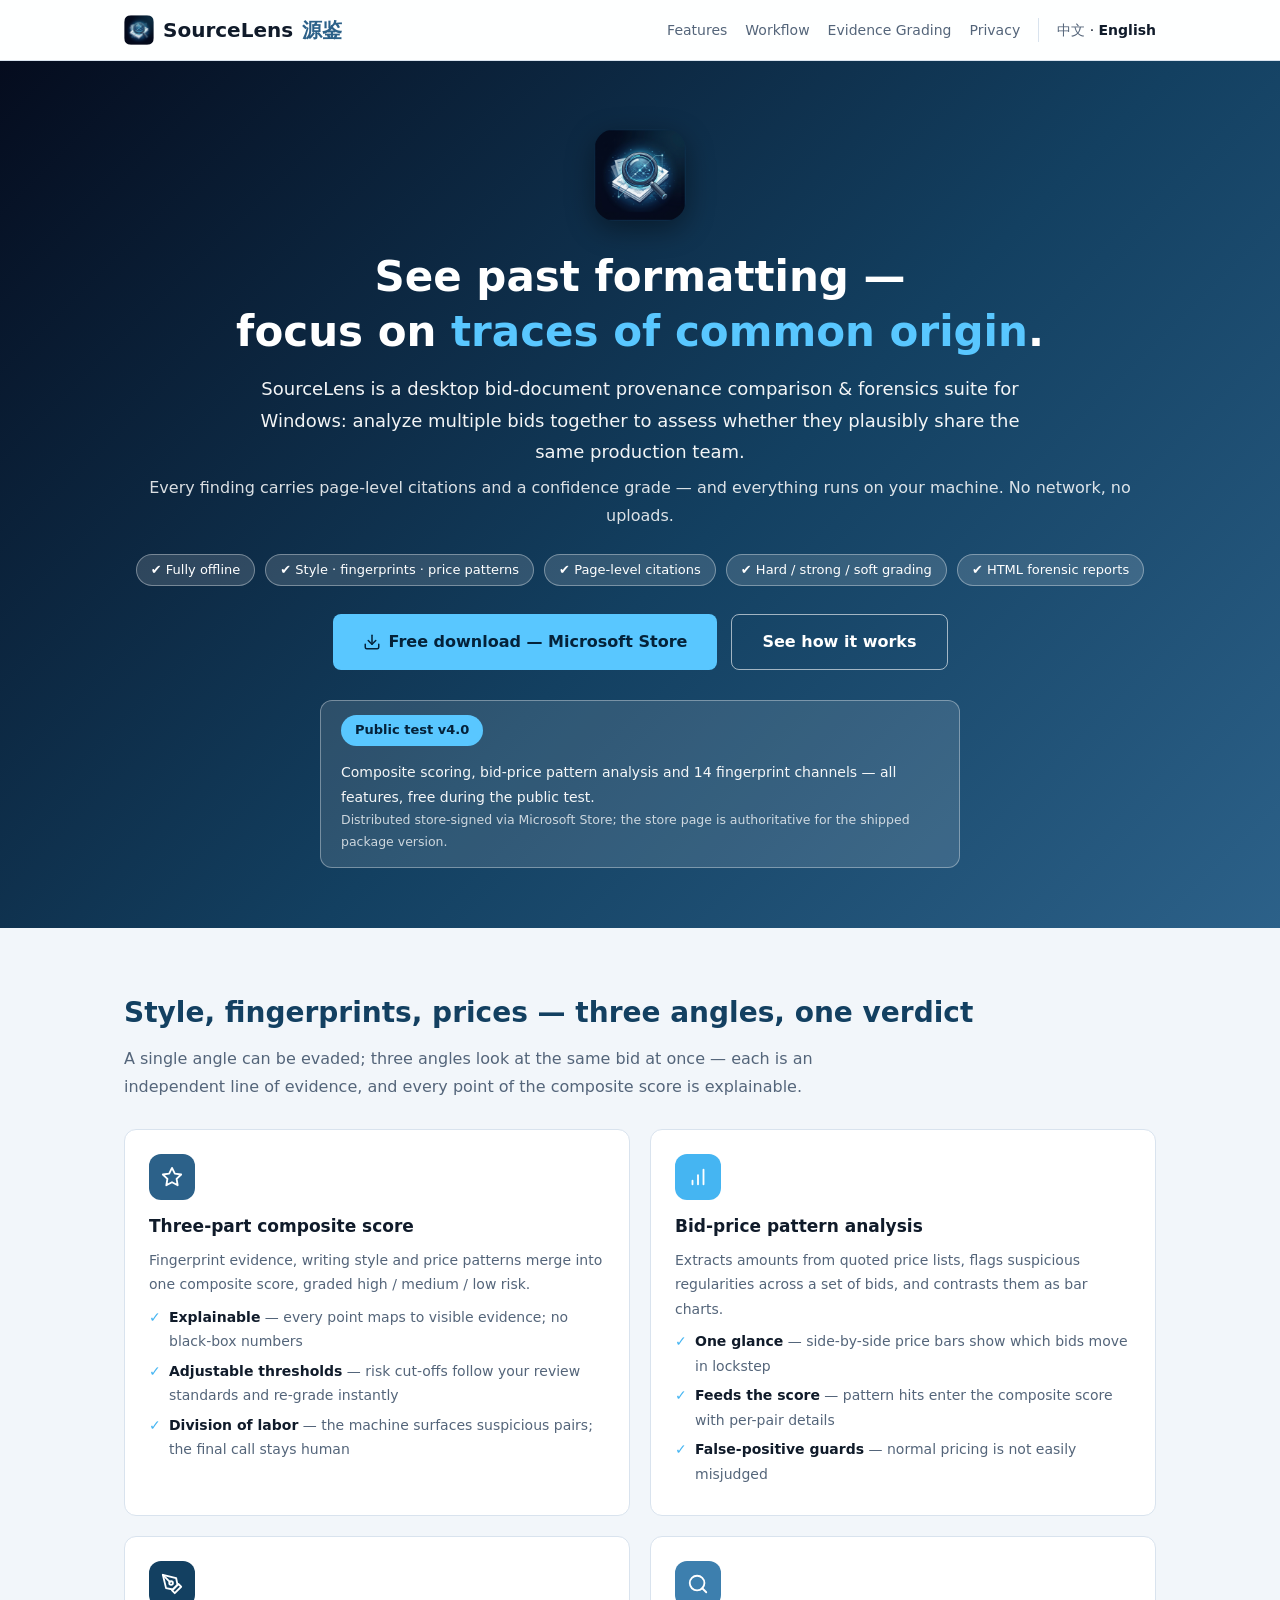
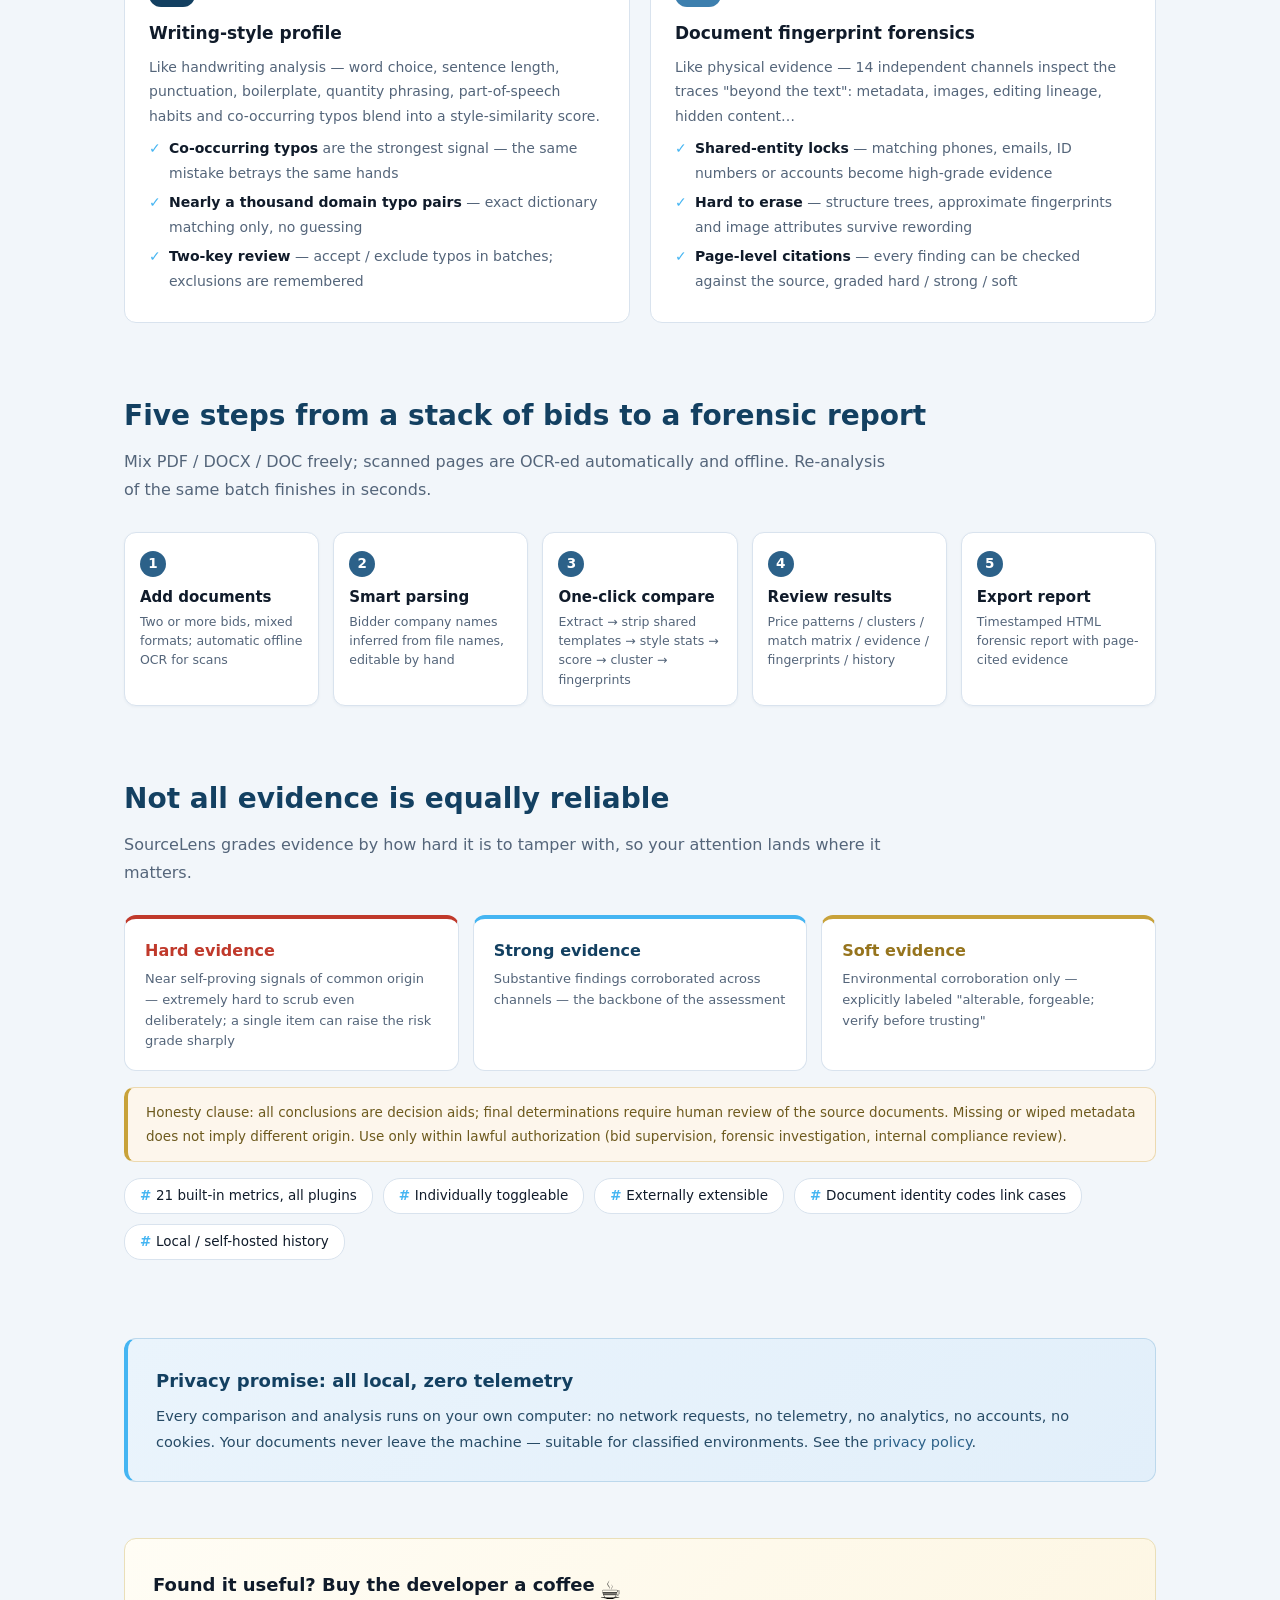
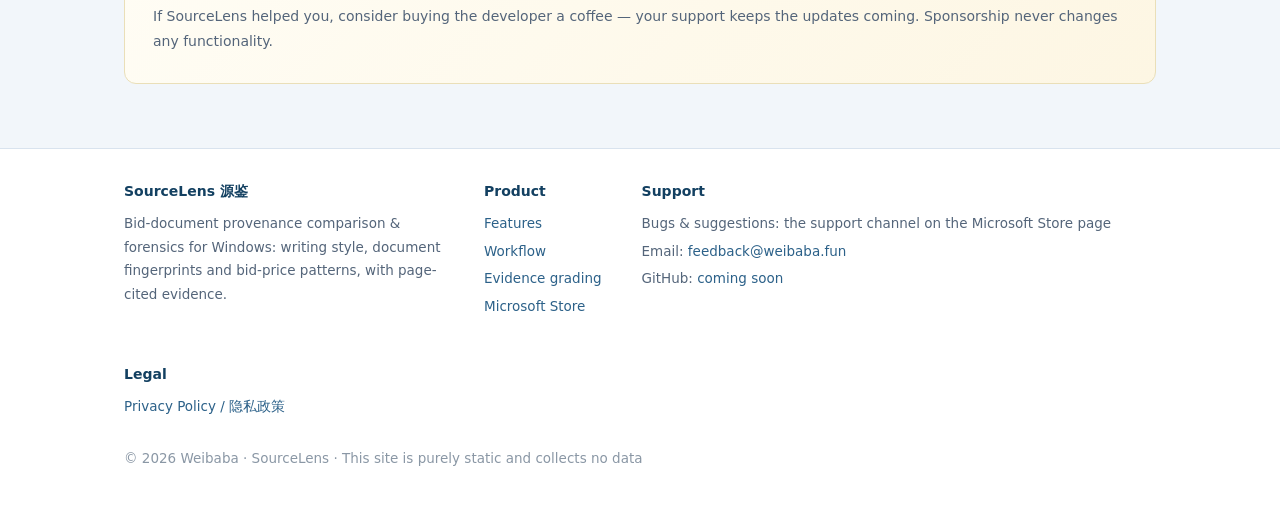
==== en/index.html @ 6b59c5fe "v1.0.0" ====
<!DOCTYPE html>
<html lang="en">
<head>
<meta charset="UTF-8">
<meta name="viewport" content="width=device-width, initial-scale=1.0">
<link rel="icon" href="/favicon.ico" sizes="48x48">
<link rel="icon" type="image/png" sizes="128x128" href="/favicon.png">
<link rel="apple-touch-icon" href="/apple-touch-icon.png">
<meta name="description" content="SourceLens — Windows bid-document provenance comparison & forensics: analyze multiple bids together for shared writing style, document fingerprints and bid-price patterns, with page-level evidence citations, three-level grading, and fully offline processing.">
<meta property="og:title" content="SourceLens — See past formatting, focus on traces of common origin">
<meta property="og:description" content="Windows bid-document provenance comparison & forensics: writing style + document fingerprints + bid-price patterns in one composite score, page-level citations, HTML forensic reports, fully offline.">
<meta property="og:type" content="website">
<meta property="og:url" content="https://sourcelens.weibaba.fun/en/">
<title>SourceLens — Bid-Document Provenance Comparison &amp; Forensics | Windows, Fully Offline</title>
<link rel="canonical" href="https://sourcelens.weibaba.fun/en/">
<link rel="alternate" hreflang="zh-CN" href="https://sourcelens.weibaba.fun/">
<link rel="alternate" hreflang="en" href="https://sourcelens.weibaba.fun/en/">
<link rel="alternate" hreflang="x-default" href="https://sourcelens.weibaba.fun/">
<meta property="og:image" content="https://sourcelens.weibaba.fun/assets/img/logo.png">
<link rel="stylesheet" href="../assets/style.css">
<script type="application/ld+json">
{"@context":"https://schema.org","@type":"SoftwareApplication",
 "name":"SourceLens","operatingSystem":"Windows 10, Windows 11",
 "applicationCategory":"BusinessApplication",
 "url":"https://sourcelens.weibaba.fun/en/","softwareVersion":"4.0",
 "inLanguage":["en","zh-CN"],
 "description":"Bid-document provenance comparison and forensics for Windows: writing style, document fingerprints and bid-price patterns in one composite score, with page-level evidence citations and fully offline processing.",
 "offers":{"@type":"Offer","price":"0","priceCurrency":"USD"},
 "screenshot":"https://sourcelens.weibaba.fun/en/"}
</script>
</head>
<body>

<nav>
  <div class="container nav-inner">
    <a class="brand" href="/en/"><img src="/assets/img/logo.png" alt="SourceLens">SourceLens <span class="dot">源鉴</span></a>
    <div class="nav-links">
      <a class="hide-sm" href="#features">Features</a>
      <a class="hide-sm" href="#workflow">Workflow</a>
      <a class="hide-sm" href="#grading">Evidence Grading</a>
      <a class="hide-sm" href="#privacy">Privacy</a>
      <span class="lang-switch"><a href="/" hreflang="zh-CN" lang="zh-CN">中文</a> · <b>English</b></span>
    </div>
  </div>
</nav>

<header class="hero">
  <div class="container">
    <img class="hero-logo" src="/assets/img/logo.png" alt="SourceLens">
    <h1>See past formatting —<br>focus on <span class="key">traces of common origin</span>.</h1>
    <p class="pitch">SourceLens is a desktop bid-document provenance comparison &amp; forensics suite for Windows: analyze multiple bids together to assess whether they plausibly share the same production team.</p>
    <p class="sub">Every finding carries page-level citations and a confidence grade — and everything runs on your machine. No network, no uploads.</p>
    <div class="platform-pills">
      <span class="pill">✔ Fully offline</span>
      <span class="pill">✔ Style · fingerprints · price patterns</span>
      <span class="pill">✔ Page-level citations</span>
      <span class="pill">✔ Hard / strong / soft grading</span>
      <span class="pill">✔ HTML forensic reports</span>
    </div>
    <div class="btn-row">
      <a class="btn btn-primary" href="https://apps.microsoft.com/detail/9N88BR67PQQ1">
        <svg width="18" height="18" viewBox="0 0 24 24" fill="none" stroke="currentColor" stroke-width="2" stroke-linecap="round" stroke-linejoin="round"><path d="M21 15v4a2 2 0 0 1-2 2H5a2 2 0 0 1-2-2v-4"/><polyline points="7 10 12 15 17 10"/><line x1="12" y1="15" x2="12" y2="3"/></svg>
        Free download — Microsoft Store
      </a>
      <a class="btn btn-ghost" href="#workflow">See how it works</a>
    </div>
    <div class="ver-card">
      <span class="ver-badge">Public test v4.0</span>
      <p>Composite scoring, bid-price pattern analysis and 14 fingerprint channels — all features, free during the public test.
        <small>Distributed store-signed via Microsoft Store; the store page is authoritative for the shipped package version.</small></p>
    </div>
  </div>
</header>

<main class="container">

  <!-- ============ Features ============ -->
  <section class="block" id="features">
    <h2 class="title">Style, fingerprints, prices — three angles, one verdict</h2>
    <p class="lead">A single angle can be evaded; three angles look at the same bid at once — each is an independent line of evidence, and every point of the composite score is explainable.</p>
    <div class="feat-grid">

      <div class="feat">
        <div class="ico c1"><svg width="22" height="22" viewBox="0 0 24 24" fill="none" stroke="currentColor" stroke-width="2" stroke-linecap="round" stroke-linejoin="round"><path d="M12 2l3.09 6.26L22 9.27l-5 4.87 1.18 6.88L12 17.77l-6.18 3.25L7 14.14 2 9.27l6.91-1.01z"/></svg></div>
        <h3>Three-part composite score</h3>
        <p class="note">Fingerprint evidence, writing style and price patterns merge into one composite score, graded high / medium / low risk.</p>
        <ul class="flist">
          <li><b>Explainable</b> — every point maps to visible evidence; no black-box numbers</li>
          <li><b>Adjustable thresholds</b> — risk cut-offs follow your review standards and re-grade instantly</li>
          <li><b>Division of labor</b> — the machine surfaces suspicious pairs; the final call stays human</li>
        </ul>
      </div>

      <div class="feat">
        <div class="ico c2"><svg width="22" height="22" viewBox="0 0 24 24" fill="none" stroke="currentColor" stroke-width="2" stroke-linecap="round" stroke-linejoin="round"><line x1="12" y1="20" x2="12" y2="10"/><line x1="18" y1="20" x2="18" y2="4"/><line x1="6" y1="20" x2="6" y2="16"/></svg></div>
        <h3>Bid-price pattern analysis</h3>
        <p class="note">Extracts amounts from quoted price lists, flags suspicious regularities across a set of bids, and contrasts them as bar charts.</p>
        <ul class="flist">
          <li><b>One glance</b> — side-by-side price bars show which bids move in lockstep</li>
          <li><b>Feeds the score</b> — pattern hits enter the composite score with per-pair details</li>
          <li><b>False-positive guards</b> — normal pricing is not easily misjudged</li>
        </ul>
      </div>

      <div class="feat">
        <div class="ico c3"><svg width="22" height="22" viewBox="0 0 24 24" fill="none" stroke="currentColor" stroke-width="2" stroke-linecap="round" stroke-linejoin="round"><path d="M12 19l7-7 3 3-7 7-3-3z"/><path d="M18 13l-1.5-7.5L2 2l3.5 14.5L13 18l5-5z"/><path d="M2 2l7.586 7.586"/><circle cx="11" cy="11" r="2"/></svg></div>
        <h3>Writing-style profile</h3>
        <p class="note">Like handwriting analysis — word choice, sentence length, punctuation, boilerplate, quantity phrasing, part-of-speech habits and co-occurring typos blend into a style-similarity score.</p>
        <ul class="flist">
          <li><b>Co-occurring typos</b> are the strongest signal — the same mistake betrays the same hands</li>
          <li><b>Nearly a thousand domain typo pairs</b> — exact dictionary matching only, no guessing</li>
          <li><b>Two-key review</b> — accept / exclude typos in batches; exclusions are remembered</li>
        </ul>
      </div>

      <div class="feat">
        <div class="ico c4"><svg width="22" height="22" viewBox="0 0 24 24" fill="none" stroke="currentColor" stroke-width="2" stroke-linecap="round" stroke-linejoin="round"><circle cx="11" cy="11" r="8"/><line x1="21" y1="21" x2="16.65" y2="16.65"/></svg></div>
        <h3>Document fingerprint forensics</h3>
        <p class="note">Like physical evidence — 14 independent channels inspect the traces "beyond the text": metadata, images, editing lineage, hidden content…</p>
        <ul class="flist">
          <li><b>Shared-entity locks</b> — matching phones, emails, ID numbers or accounts become high-grade evidence</li>
          <li><b>Hard to erase</b> — structure trees, approximate fingerprints and image attributes survive rewording</li>
          <li><b>Page-level citations</b> — every finding can be checked against the source, graded hard / strong / soft</li>
        </ul>
      </div>

    </div>
  </section>

  <!-- ============ Workflow ============ -->
  <section class="block" id="workflow">
    <h2 class="title">Five steps from a stack of bids to a forensic report</h2>
    <p class="lead">Mix PDF / DOCX / DOC freely; scanned pages are OCR-ed automatically and offline. Re-analysis of the same batch finishes in seconds.</p>
    <div class="step-grid">
      <div class="step">
        <span class="no">1</span>
        <b>Add documents</b>
        <small>Two or more bids, mixed formats; automatic offline OCR for scans</small>
      </div>
      <div class="step">
        <span class="no">2</span>
        <b>Smart parsing</b>
        <small>Bidder company names inferred from file names, editable by hand</small>
      </div>
      <div class="step">
        <span class="no">3</span>
        <b>One-click compare</b>
        <small>Extract → strip shared templates → style stats → score → cluster → fingerprints</small>
      </div>
      <div class="step">
        <span class="no">4</span>
        <b>Review results</b>
        <small>Price patterns / clusters / match matrix / evidence / fingerprints / history</small>
      </div>
      <div class="step">
        <span class="no">5</span>
        <b>Export report</b>
        <small>Timestamped HTML forensic report with page-cited evidence</small>
      </div>
    </div>
  </section>

  <!-- ============ Evidence grading ============ -->
  <section class="block" id="grading">
    <h2 class="title">Not all evidence is equally reliable</h2>
    <p class="lead">SourceLens grades evidence by how hard it is to tamper with, so your attention lands where it matters.</p>
    <div class="grade-row">
      <div class="grade grade-hard">
        <b>Hard evidence</b>
        <small>Near self-proving signals of common origin — extremely hard to scrub even deliberately; a single item can raise the risk grade sharply</small>
      </div>
      <div class="grade grade-strong">
        <b>Strong evidence</b>
        <small>Substantive findings corroborated across channels — the backbone of the assessment</small>
      </div>
      <div class="grade grade-soft">
        <b>Soft evidence</b>
        <small>Environmental corroboration only — explicitly labeled "alterable, forgeable; verify before trusting"</small>
      </div>
    </div>
    <div class="honest">
      Honesty clause: all conclusions are decision aids; final determinations require human review of the source documents. Missing or wiped metadata does not imply different origin. Use only within lawful authorization (bid supervision, forensic investigation, internal compliance review).
    </div>
    <div class="tag-row" style="margin-top:16px">
      <span class="tag">21 built-in metrics, all plugins</span>
      <span class="tag">Individually toggleable</span>
      <span class="tag">Externally extensible</span>
      <span class="tag">Document identity codes link cases</span>
      <span class="tag">Local / self-hosted history</span>
    </div>
  </section>

  <!-- ============ Privacy pledge ============ -->
  <div class="pledge" id="privacy">
    <h3>Privacy promise: all local, zero telemetry</h3>
    <p>Every comparison and analysis runs on your own computer: no network requests, no telemetry, no analytics, no accounts, no cookies.
    Your documents never leave the machine — suitable for classified environments. See the <a href="/privacy/">privacy policy</a>.</p>
  </div>

  <!-- ============ Sponsor ============ -->
  <div class="sponsor">
    <div class="sponsor-text">
      <h3>Found it useful? Buy the developer a coffee<button class="coffee-btn" type="button" aria-label="WeChat QR code" title="Click to buy the developer a coffee" onclick="var m=document.getElementById('qr-modal');m.style.display=(m.style.display==='flex')?'none':'flex';">☕</button></h3>
      <p>If SourceLens helped you, consider buying the developer a coffee — your support keeps the updates coming. Sponsorship never changes any functionality.</p>
    </div>
  </div>

  <!-- QR modal (fixed, closes on backdrop click) -->
  <div id="qr-modal" class="qr-modal" onclick="this.style.display='none'">
    <div class="qr-card" onclick="event.stopPropagation()">
      <img src="../assets/img/donate_qr.jpg" alt="WeChat payment QR code">
      <span>Scan with WeChat · Buy the developer a coffee</span>
      <button type="button" onclick="document.getElementById('qr-modal').style.display='none'">✕</button>
    </div>
  </div>

</main>

<footer>
  <div class="container">
    <div class="cols">
      <div style="max-width:320px">
        <h4>SourceLens 源鉴</h4>
        <p>Bid-document provenance comparison &amp; forensics for Windows: writing style, document fingerprints and bid-price patterns, with page-cited evidence.</p>
      </div>
      <div>
        <h4>Product</h4>
        <ul>
          <li><a href="#features">Features</a></li>
          <li><a href="#workflow">Workflow</a></li>
          <li><a href="#grading">Evidence grading</a></li>
          <li><a href="https://apps.microsoft.com/detail/9N88BR67PQQ1">Microsoft Store</a></li>
        </ul>
      </div>
      <div>
        <h4>Support</h4>
        <ul>
          <li>Bugs &amp; suggestions: the support channel on the Microsoft Store page</li>
          <li>Email: <a href="mailto:feedback@weibaba.fun">feedback@weibaba.fun</a></li>
          <li>GitHub: <a href="#">coming soon</a></li>
        </ul>
      </div>
      <div>
        <h4>Legal</h4>
        <ul>
          <li><a href="/privacy/">Privacy Policy / 隐私政策</a></li>
        </ul>
      </div>
    </div>
    <p class="legal">© 2026 Weibaba · SourceLens · This site is purely static and collects no data</p>
  </div>
</footer>

</body>
</html>
---- assets/style.css ----
/* 源鉴 SourceLens 官网样式 —— 品牌视觉自应用源图标派生
   图标底色实测众数 #050C1E / 中调钢蓝 #134061·#2C6189 / 青色高光众数 #59C7FF。
   系统字体栈，不引用任何外部资源。 */
:root {
  --ink: #101b2a; --sub: #54657a; --line: #d9e3ee; --bg: #f2f6fa;
  --accent: #2c6189; --accent-d: #244f73; --accent-deep: #134061; --navy: #050c1e;
  --cyan: #59c7ff; --cyan-d: #45b5f2;
  --hero1: #050c1e; --hero2: #2c6189; --card: #ffffff;
}
* { box-sizing: border-box; margin: 0; }
html { scroll-behavior: smooth; }
body {
  color: var(--ink); background: var(--bg); line-height: 1.75; font-size: 16px;
  font-family: "Microsoft YaHei UI", "Segoe UI", system-ui, -apple-system, sans-serif;
}
a { color: var(--accent); text-decoration: none; }
a:hover { text-decoration: underline; }
.container { max-width: 1080px; margin: 0 auto; padding: 0 24px; }

/* ---------- 顶部导航 ---------- */
nav {
  position: sticky; top: 0; z-index: 10; background: rgba(255,255,255,.92);
  backdrop-filter: blur(8px); border-bottom: 1px solid var(--line);
}
.nav-inner { display: flex; align-items: center; gap: 20px; height: 60px; }
.brand { font-size: 20px; font-weight: 700; color: var(--ink);
  display: inline-flex; align-items: center; gap: 9px; }
.brand img { height: 30px; width: 30px; border-radius: 7px; display: block; }
.brand .dot { color: var(--accent); }
.nav-links { margin-left: auto; display: flex; align-items: center; gap: 18px; font-size: 14px; }
.nav-links a { color: var(--sub); }
.lang-switch { border-left: 1px solid var(--line); padding-left: 18px; }
.lang-switch b { color: var(--ink); }

/* ---------- Hero ---------- */
.hero {
  background: linear-gradient(135deg, var(--hero1) 0%, var(--accent-deep) 55%, var(--hero2) 100%);
  color: #fff; padding: 68px 0 60px; text-align: center;
}
.hero-logo {
  height: 92px; width: 92px; border-radius: 21px; display: inline-block;
  box-shadow: 0 8px 28px rgba(0,0,0,.4); margin-bottom: 20px;
}
.hero h1 { font-size: 42px; line-height: 1.3; margin-bottom: 14px; }
.hero h1 .key { color: var(--cyan); }
.hero .pitch { font-size: clamp(15px, 1.9vw, 18px); opacity: .95; max-width: 780px; margin: 0 auto; }
.hero .sub { font-size: clamp(14px, 1.8vw, 16px); opacity: .85; margin-top: 6px; }
.platform-pills { display: flex; gap: 10px; margin: 24px 0 28px; flex-wrap: wrap; justify-content: center; }
.pill {
  font-size: 13px; padding: 4px 14px; border-radius: 16px;
  background: rgba(255,255,255,.14); border: 1px solid rgba(255,255,255,.35);
}
.btn-row { display: flex; gap: 14px; flex-wrap: wrap; justify-content: center; }
.btn {
  display: inline-flex; align-items: center; gap: 8px; padding: 13px 30px;
  border-radius: 8px; font-size: 16px; font-weight: 600; border: none; cursor: pointer;
}
.btn-primary { background: var(--cyan); color: #04223a; }
.btn-primary:hover { background: var(--cyan-d); color: #fff; text-decoration: none; }
.btn-ghost { background: transparent; color: #fff; border: 1px solid rgba(255,255,255,.6); }
.btn-ghost:hover { background: rgba(255,255,255,.12); text-decoration: none; }
.btn svg { flex: none; }

/* 版本卡（Hero 内） */
.ver-card {
  margin: 30px auto 0; max-width: 640px; text-align: left;
  background: rgba(255,255,255,.12); border: 1px solid rgba(255,255,255,.35);
  border-radius: 12px; padding: 14px 20px;
  display: flex; align-items: center; gap: 14px; flex-wrap: wrap;
}
.ver-badge {
  flex: none; font-size: 13px; font-weight: 700; padding: 4px 14px; border-radius: 16px;
  background: var(--cyan); color: #04223a;
}
.ver-card p { font-size: 14px; opacity: .95; }
.ver-card p small { display: block; opacity: .8; font-size: 12.5px; }

/* ---------- 通用区块 ---------- */
section.block { padding: 60px 0 8px; }
h2.title { font-size: 28px; margin-bottom: 8px; color: var(--accent-deep); }
p.lead { color: var(--sub); max-width: 780px; margin-bottom: 28px; }

/* 功能四块（2×2） */
.feat-grid { display: grid; grid-template-columns: repeat(2, 1fr); gap: 20px; }
.feat {
  background: var(--card); border: 1px solid var(--line); border-radius: 12px; padding: 24px;
  transition: transform .18s ease, box-shadow .18s ease, border-color .18s ease;
}
.feat:hover {
  transform: translateY(-3px); box-shadow: 0 10px 24px rgba(19,64,97,.10);
  border-color: #b7cede;
}
.feat .ico {
  width: 46px; height: 46px; border-radius: 12px; display: flex;
  align-items: center; justify-content: center; margin-bottom: 12px; color: #fff;
}
.feat .ico.c1 { background: var(--accent); }
.feat .ico.c2 { background: var(--cyan-d); }
.feat .ico.c3 { background: var(--accent-deep); }
.feat .ico.c4 { background: #3d7fae; }
.feat h3 { font-size: 17px; margin-bottom: 6px; }
.feat p.note { font-size: 14px; color: var(--sub); margin-bottom: 8px; }
ul.flist { list-style: none; padding: 0; margin: 4px 0 0; }
ul.flist li { font-size: 14px; color: var(--sub); margin: 5px 0; padding-left: 20px; position: relative; }
ul.flist li::before { content: "✓"; position: absolute; left: 0; color: var(--cyan-d); font-weight: 700; }
ul.flist li b { color: var(--ink); }

/* 分析流程五步芯片 */
.step-grid { display: grid; grid-template-columns: repeat(5, 1fr); gap: 14px; }
.step {
  background: var(--card); border: 1px solid var(--line); border-radius: 12px;
  padding: 16px 15px; box-shadow: 0 1px 3px rgba(19,64,97,.05);
}
.step .no {
  display: inline-flex; align-items: center; justify-content: center;
  width: 26px; height: 26px; border-radius: 50%; margin-bottom: 10px;
  background: var(--accent); color: #fff; font-size: 13.5px; font-weight: 700;
}
.step b { font-size: 15px; display: block; line-height: 1.35; margin-bottom: 4px; }
.step small { font-size: 12.5px; color: var(--sub); display: block; line-height: 1.55; }

/* 证据分级芯片 */
.grade-row { display: flex; flex-wrap: wrap; gap: 14px; margin: 4px 0 16px; }
.grade {
  flex: 1 1 220px; background: var(--card); border-radius: 12px; padding: 18px 20px;
  border: 1px solid var(--line); border-top-width: 4px;
}
.grade b { font-size: 16px; display: block; margin-bottom: 4px; }
.grade small { font-size: 13px; color: var(--sub); line-height: 1.6; display: block; }
.grade-hard { border-top-color: #c0392b; }
.grade-hard b { color: #c0392b; }
.grade-strong { border-top-color: var(--cyan-d); }
.grade-strong b { color: var(--accent-deep); }
.grade-soft { border-top-color: #c8a23a; }
.grade-soft b { color: #96741d; }
.honest {
  margin-top: 14px; background: #fdf6ec; border: 1px solid #ecd9b0; border-left: 4px solid #c8a23a;
  border-radius: 10px; padding: 13px 18px; font-size: 13.5px; color: #6d5a1e;
}
/* 指标插件芯片 */
.tag-row { display: flex; flex-wrap: wrap; gap: 10px; margin: 4px 0 14px; }
.tag {
  font-size: 13.5px; padding: 5px 15px; border-radius: 17px;
  background: #fff; border: 1px solid var(--line); color: var(--ink);
}
.tag::before { content: "# "; color: var(--cyan-d); font-weight: 700; }

/* 隐私承诺块 */
.pledge {
  margin: 56px 0 8px; background: linear-gradient(135deg, #eaf4fc, #e2effa);
  border: 1px solid #bcd8ec; border-left: 4px solid var(--cyan-d);
  border-radius: 12px; padding: 26px 28px;
}
.pledge h3 { font-size: 18px; margin-bottom: 8px; color: var(--accent-deep); }
.pledge p { font-size: 14.5px; color: #274b66; }

/* ---------- 赞助（请作者喝咖啡） ---------- */
.sponsor {
  margin: 56px 0 8px; background: linear-gradient(135deg, #fffdf5, #fdf6e3);
  border: 1px solid #eadfb8; border-radius: 12px; padding: 30px 28px;
  display: flex; align-items: center; gap: 24px; flex-wrap: wrap;
}
.sponsor h3 { font-size: 18px; margin-bottom: 4px; }
.sponsor p { font-size: 14px; color: var(--sub); }
/* 标题行尾的咖啡表情按钮：transform 缩放不改变行高与文字尺寸 */
.coffee-btn {
  background: none; border: none; cursor: pointer;
  display: inline-block; font: inherit; line-height: 1;
  padding: 0 0 0 6px; vertical-align: -6px;
  transform: scale(1.4); transform-origin: center;
  animation: coffee-bounce 2s ease-in-out infinite;
}
/* 每 2 秒轻微跳动 2 下 */
@keyframes coffee-bounce {
  0%, 14%, 28%, 100% { transform: scale(1.4) translateY(0); }
  7%                 { transform: scale(1.4) translateY(-3px); }
  21%                { transform: scale(1.4) translateY(-3px); }
}

/* 收款码弹层 */
.qr-modal {
  display: none; position: fixed; inset: 0; z-index: 200;
  background: rgba(5, 12, 30, .55); backdrop-filter: blur(2px);
  align-items: center; justify-content: center; cursor: zoom-out;
}
.qr-card {
  position: relative; background: #fff; border-radius: 16px; padding: 22px 22px 16px;
  text-align: center; box-shadow: 0 18px 50px rgba(0,0,0,.35); cursor: default;
}
.qr-card img { width: 240px; height: auto; border-radius: 10px; display: block; }
.qr-card span { font-size: 13px; color: #6b6b70; margin-top: 10px; display: block; }
.qr-card button {
  position: absolute; top: 8px; right: 8px; border: none; background: #f2f2f4;
  width: 28px; height: 28px; border-radius: 50%; cursor: pointer; font-size: 13px; color: #666;
}
.qr-card button:hover { background: #e4e4e8; }

/* 页脚 */
footer { border-top: 1px solid var(--line); margin-top: 64px; padding: 30px 0 44px;
  color: var(--sub); font-size: 13.5px; background: #fff; }
footer .cols { display: flex; gap: 40px; flex-wrap: wrap; }
footer h4 { color: var(--accent-deep); font-size: 14px; margin-bottom: 8px; }
footer ul { list-style: none; padding: 0; }
footer li { margin: 4px 0; }
footer .legal { margin-top: 24px; color: #8a97a5; }

@media (max-width: 820px) {
  .feat-grid { grid-template-columns: 1fr; }
  .step-grid { grid-template-columns: 1fr 1fr; }
  .hero h1 { font-size: 30px; }
  .nav-links a.hide-sm { display: none; }
}
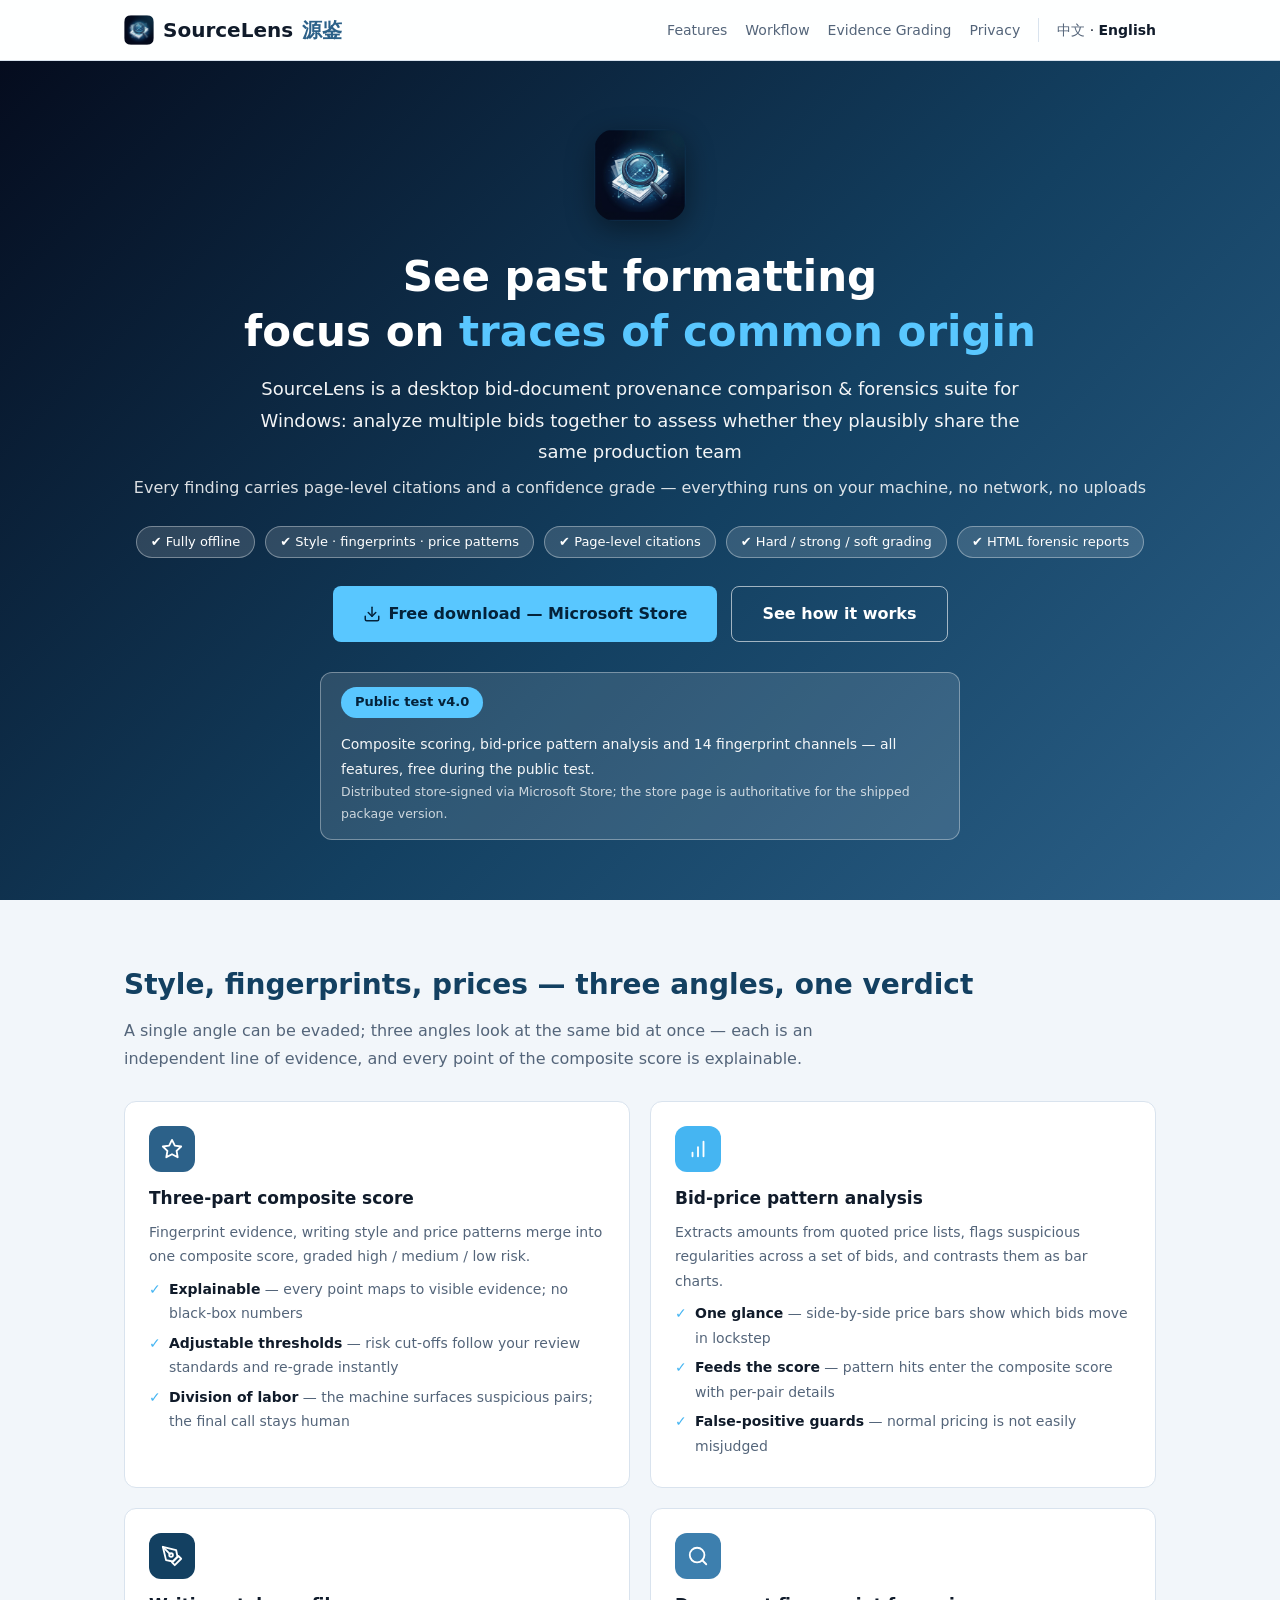
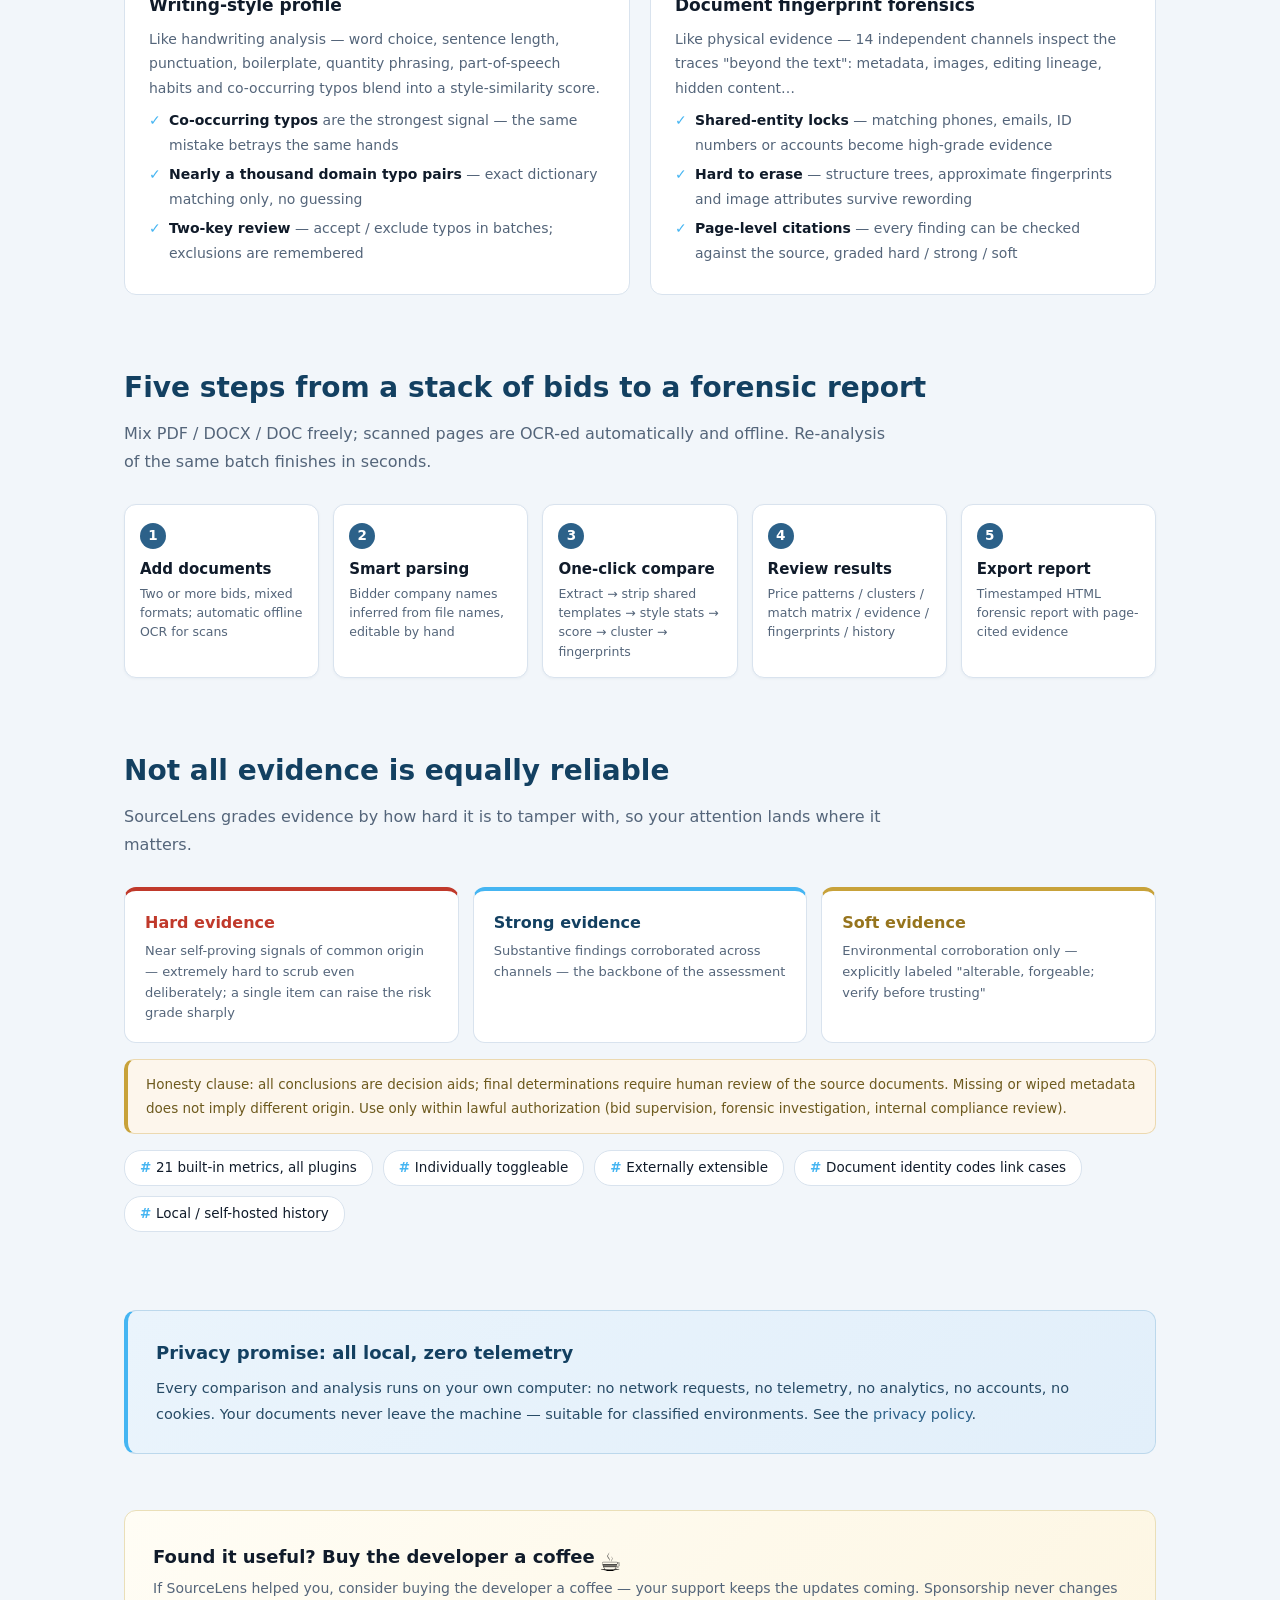
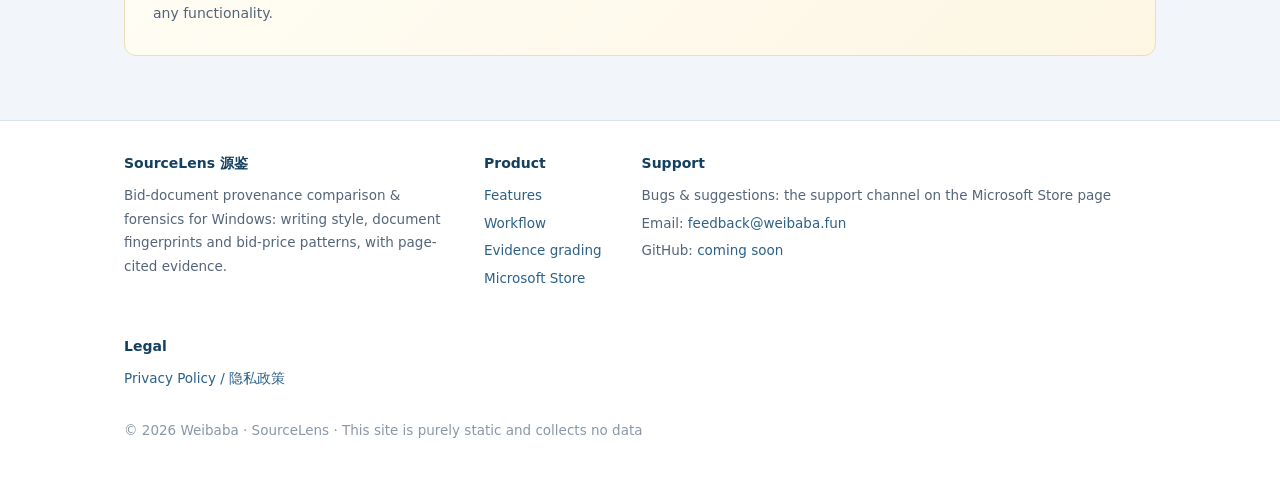
==== commit cae5a70f: "v1.0.1" ====
--- a/en/index.html
+++ b/en/index.html
@@ -47,9 +47,9 @@
 <header class="hero">
   <div class="container">
     <img class="hero-logo" src="/assets/img/logo.png" alt="SourceLens">
-    <h1>See past formatting —<br>focus on <span class="key">traces of common origin</span>.</h1>
-    <p class="pitch">SourceLens is a desktop bid-document provenance comparison &amp; forensics suite for Windows: analyze multiple bids together to assess whether they plausibly share the same production team.</p>
-    <p class="sub">Every finding carries page-level citations and a confidence grade — and everything runs on your machine. No network, no uploads.</p>
+    <h1>See past formatting<br>focus on <span class="key">traces of common origin</span></h1>
+    <p class="pitch">SourceLens is a desktop bid-document provenance comparison &amp; forensics suite for Windows: analyze multiple bids together to assess whether they plausibly share the same production team</p>
+    <p class="sub">Every finding carries page-level citations and a confidence grade — everything runs on your machine, no network, no uploads</p>
     <div class="platform-pills">
       <span class="pill">✔ Fully offline</span>
       <span class="pill">✔ Style · fingerprints · price patterns</span>
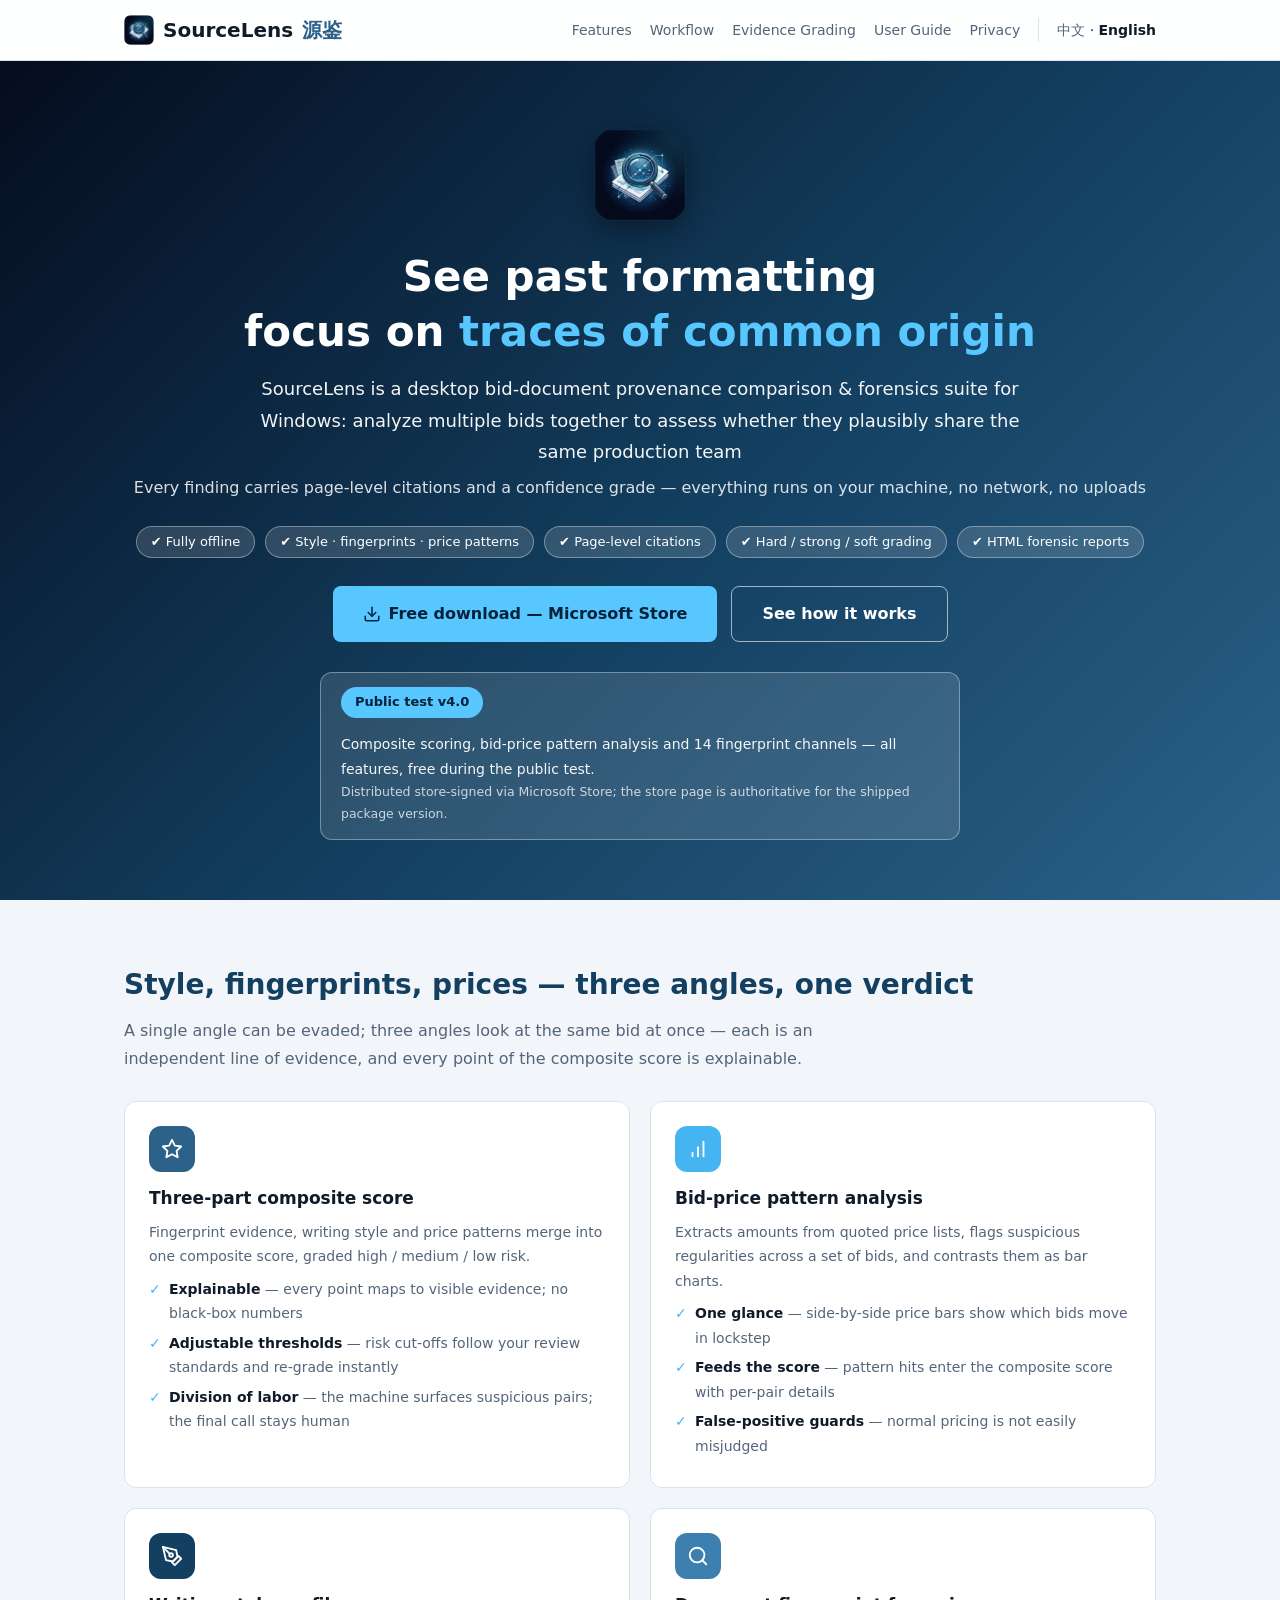
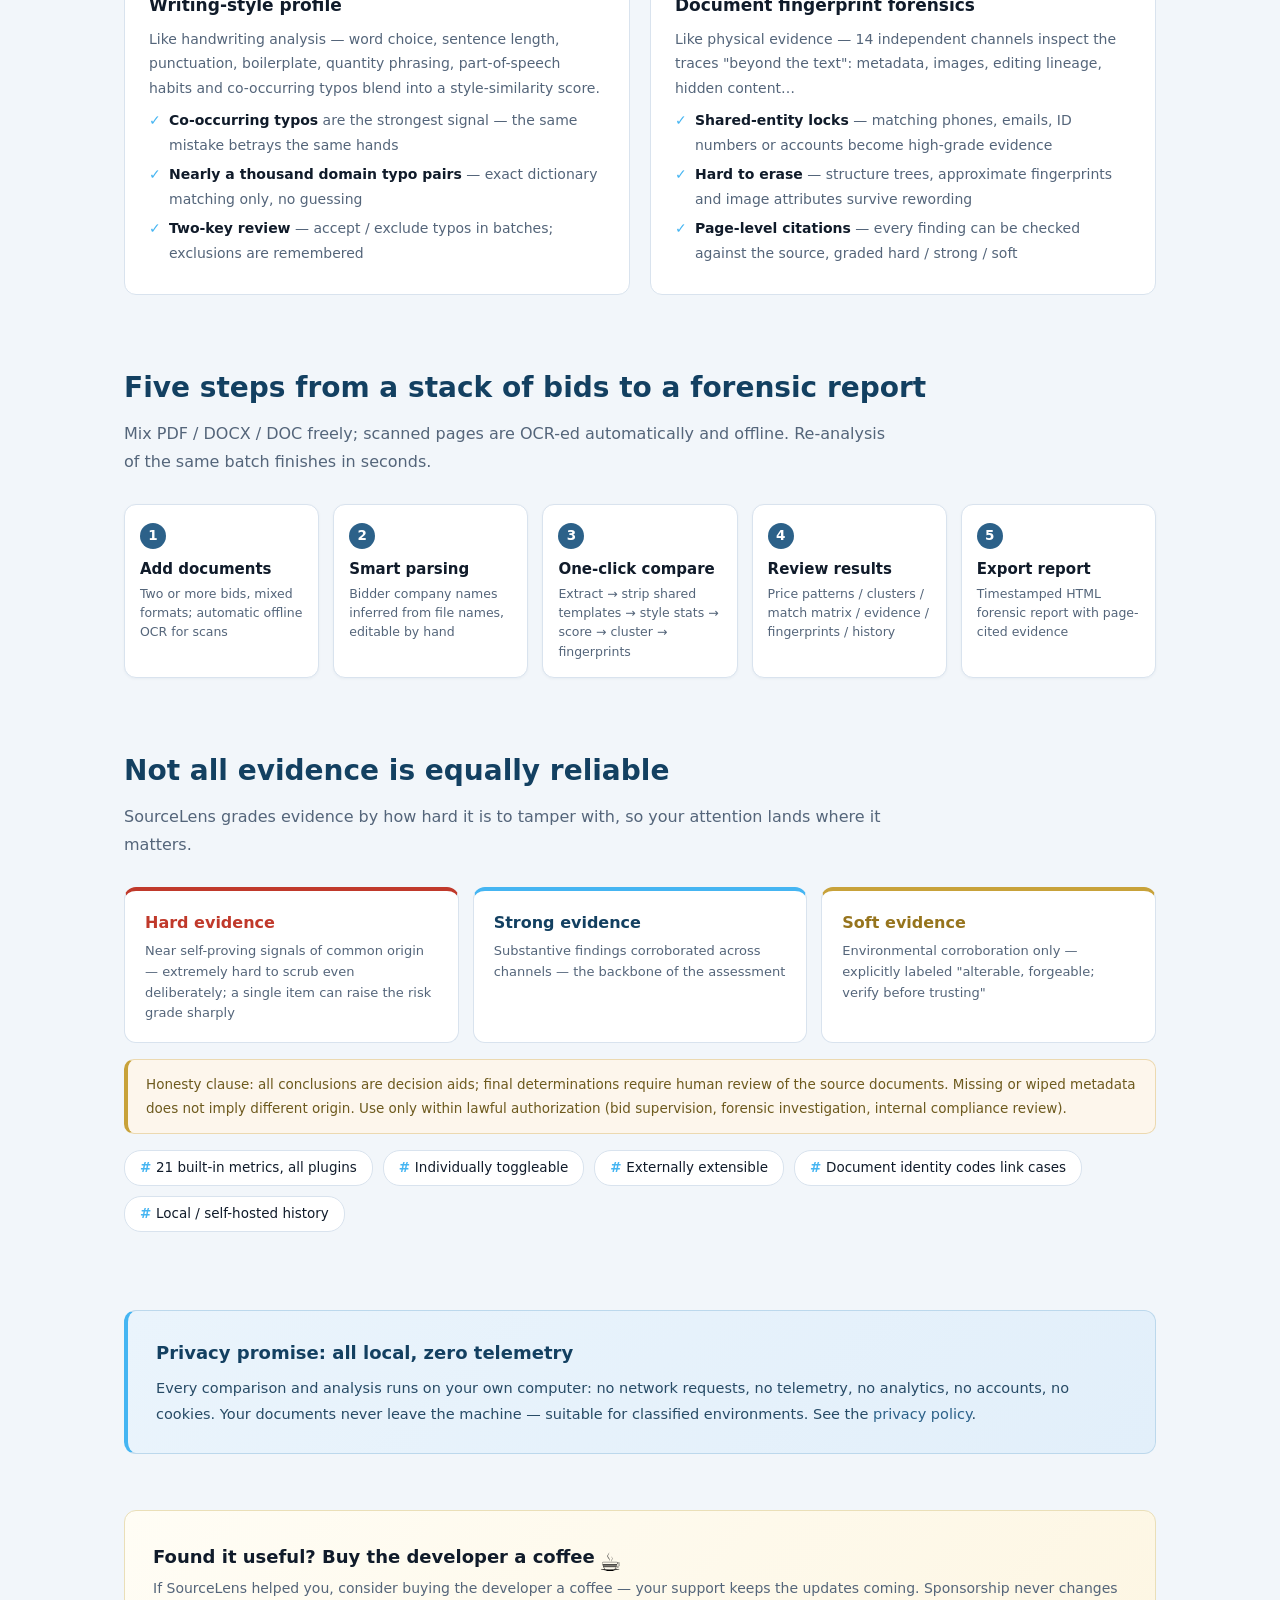
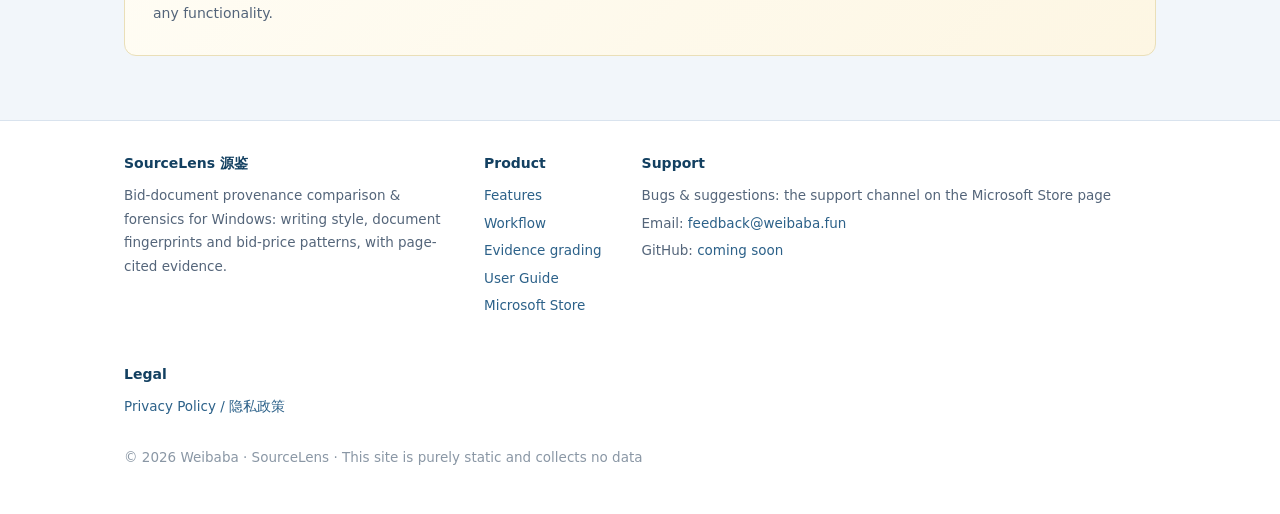
==== commit 71686f27: "v1.0.2" ====
--- a/en/index.html
+++ b/en/index.html
@@ -38,6 +38,7 @@
       <a class="hide-sm" href="#features">Features</a>
       <a class="hide-sm" href="#workflow">Workflow</a>
       <a class="hide-sm" href="#grading">Evidence Grading</a>
+      <a class="hide-sm" href="/en/help/">User Guide</a>
       <a class="hide-sm" href="#privacy">Privacy</a>
       <span class="lang-switch"><a href="/" hreflang="zh-CN" lang="zh-CN">中文</a> · <b>English</b></span>
     </div>
@@ -229,6 +230,7 @@
           <li><a href="#features">Features</a></li>
           <li><a href="#workflow">Workflow</a></li>
           <li><a href="#grading">Evidence grading</a></li>
+          <li><a href="/en/help/">User Guide</a></li>
           <li><a href="https://apps.microsoft.com/detail/9N88BR67PQQ1">Microsoft Store</a></li>
         </ul>
       </div>
